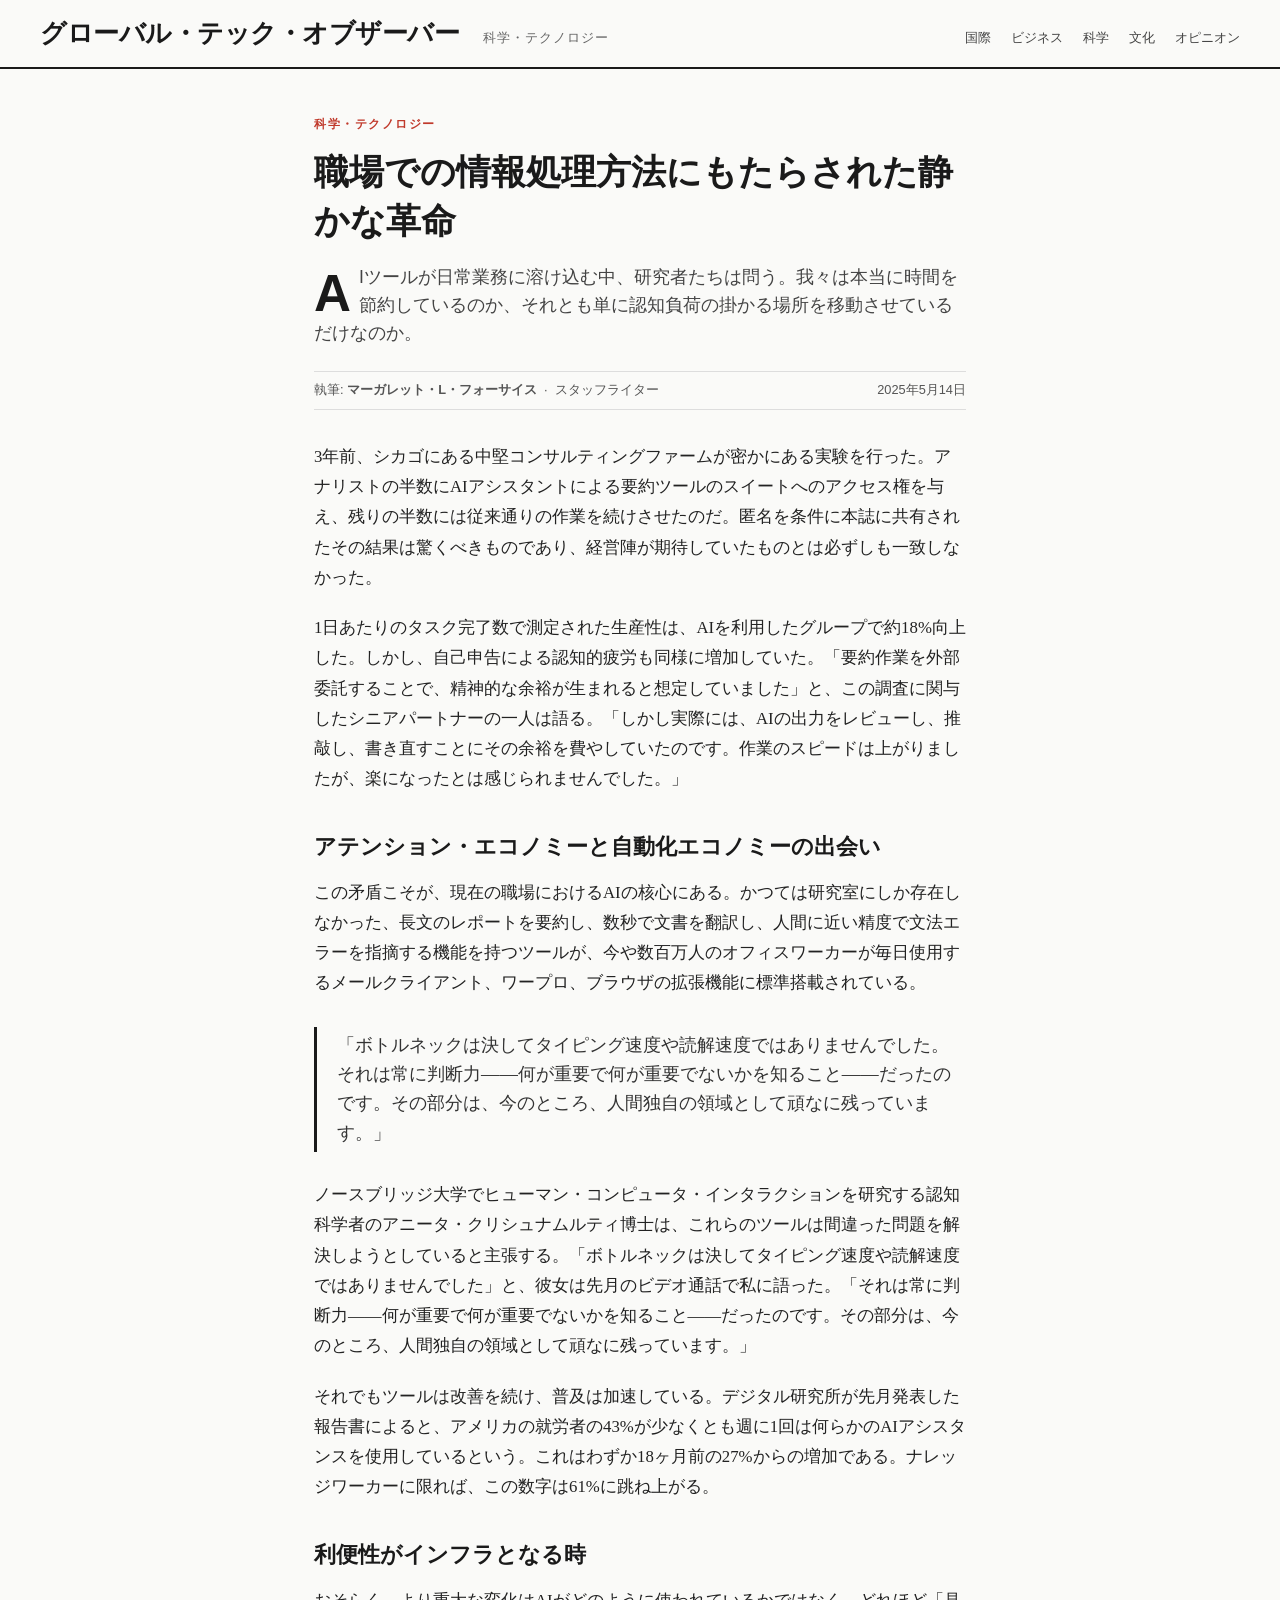
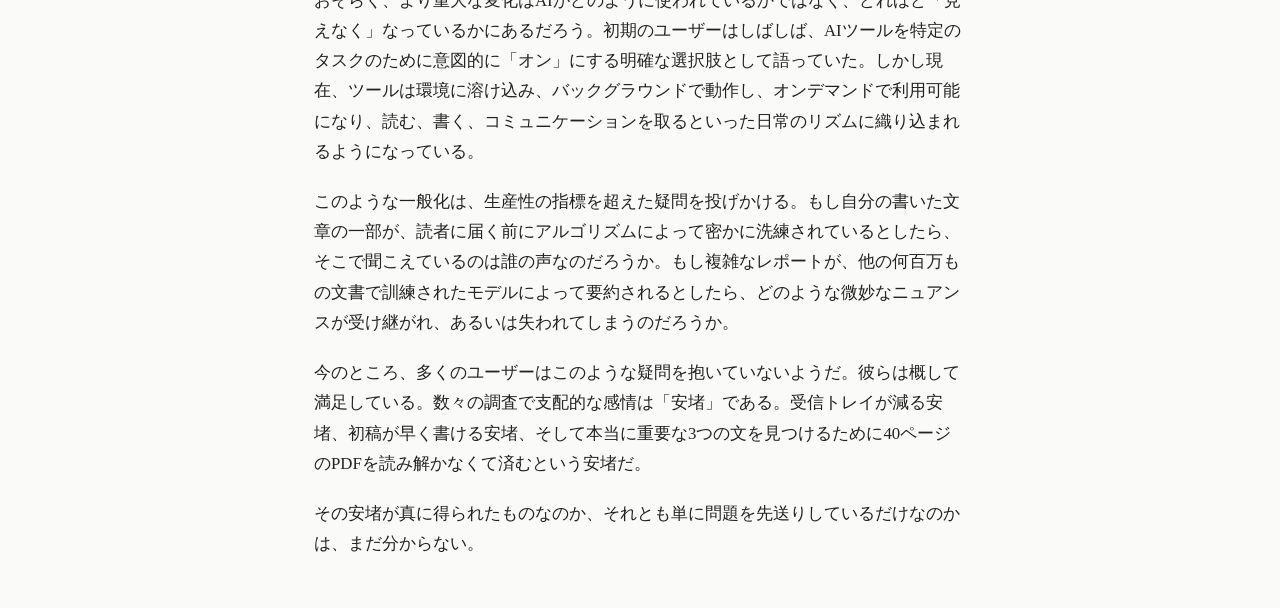
==== clipxfm/demo-article-ja.html @ bbd0927a "Add Japanese demo article for safe promotional use" ====
<!DOCTYPE html>
<html lang="ja">
<head>
  <meta charset="UTF-8">
  <meta name="viewport" content="width=device-width, initial-scale=1.0">
  <title>グローバル・テック・オブザーバー</title>
  <style>
    * { box-sizing: border-box; margin: 0; padding: 0; }
    body {
      font-family: "Hiragino Mincho ProN", "Yu Mincho", serif;
      background: #fafaf8;
      color: #1a1a1a;
    }

    /* Header */
    header {
      border-bottom: 2px solid #1a1a1a;
      padding: 16px 40px;
      display: flex;
      align-items: baseline;
      gap: 24px;
    }
    .site-name {
      font-size: 1.6rem;
      font-weight: 700;
      letter-spacing: -0.5px;
    }
    .site-section {
      font-size: 0.8rem;
      font-family: "Hiragino Sans", "Yu Gothic", sans-serif;
      color: #666;
      text-transform: uppercase;
      letter-spacing: 1px;
    }
    nav {
      margin-left: auto;
      font-family: "Hiragino Sans", "Yu Gothic", sans-serif;
      font-size: 0.8rem;
      color: #444;
      display: flex;
      gap: 20px;
    }

    /* Article */
    .container {
      max-width: 700px;
      margin: 48px auto;
      padding: 0 24px;
    }
    .category {
      font-family: "Hiragino Sans", "Yu Gothic", sans-serif;
      font-size: 0.72rem;
      font-weight: 700;
      text-transform: uppercase;
      letter-spacing: 1.5px;
      color: #c0392b;
      margin-bottom: 16px;
    }
    h1 {
      font-size: 2.2rem;
      line-height: 1.4;
      font-weight: 700;
      margin-bottom: 16px;
    }
    .deck {
      font-size: 1.1rem;
      line-height: 1.6;
      color: #444;
      margin-bottom: 24px;
      font-family: "Hiragino Sans", "Yu Gothic", sans-serif;
    }
    .byline {
      font-family: "Hiragino Sans", "Yu Gothic", sans-serif;
      font-size: 0.8rem;
      color: #555;
      border-top: 1px solid #ddd;
      border-bottom: 1px solid #ddd;
      padding: 10px 0;
      margin-bottom: 32px;
      display: flex;
      justify-content: space-between;
    }
    p {
      font-size: 1.05rem;
      line-height: 1.8;
      margin-bottom: 20px;
      color: #222;
    }
    p:first-of-type::first-letter {
      font-size: 3.2rem;
      font-weight: 700;
      float: left;
      line-height: 0.9;
      margin: 8px 8px 0 0;
      color: #1a1a1a;
    }
    h2 {
      font-size: 1.4rem;
      font-weight: 700;
      margin: 36px 0 16px;
      color: #1a1a1a;
    }
    blockquote {
      border-left: 3px solid #1a1a1a;
      margin: 28px 0;
      padding: 4px 0 4px 20px;
      font-size: 1.15rem;
      color: #333;
      line-height: 1.6;
    }
  </style>
</head>
<body>

<header>
  <span class="site-name">グローバル・テック・オブザーバー</span>
  <span class="site-section">科学・テクノロジー</span>
  <nav>
    <span>国際</span>
    <span>ビジネス</span>
    <span>科学</span>
    <span>文化</span>
    <span>オピニオン</span>
  </nav>
</header>

<div class="container">
  <div class="category">科学・テクノロジー</div>

  <h1>職場での情報処理方法にもたらされた静かな革命</h1>

  <p class="deck">
    AIツールが日常業務に溶け込む中、研究者たちは問う。我々は本当に時間を節約しているのか、それとも単に認知負荷の掛かる場所を移動させているだけなのか。
  </p>

  <div class="byline">
    <span>執筆: <strong>マーガレット・L・フォーサイス</strong> &nbsp;·&nbsp; スタッフライター</span>
    <span>2025年5月14日</span>
  </div>

  <p>
    3年前、シカゴにある中堅コンサルティングファームが密かにある実験を行った。アナリストの半数にAIアシスタントによる要約ツールのスイートへのアクセス権を与え、残りの半数には従来通りの作業を続けさせたのだ。匿名を条件に本誌に共有されたその結果は驚くべきものであり、経営陣が期待していたものとは必ずしも一致しなかった。
  </p>

  <p>
    1日あたりのタスク完了数で測定された生産性は、AIを利用したグループで約18%向上した。しかし、自己申告による認知的疲労も同様に増加していた。「要約作業を外部委託することで、精神的な余裕が生まれると想定していました」と、この調査に関与したシニアパートナーの一人は語る。「しかし実際には、AIの出力をレビューし、推敲し、書き直すことにその余裕を費やしていたのです。作業のスピードは上がりましたが、楽になったとは感じられませんでした。」
  </p>

  <h2>アテンション・エコノミーと自動化エコノミーの出会い</h2>

  <p>
    この矛盾こそが、現在の職場におけるAIの核心にある。かつては研究室にしか存在しなかった、長文のレポートを要約し、数秒で文書を翻訳し、人間に近い精度で文法エラーを指摘する機能を持つツールが、今や数百万人のオフィスワーカーが毎日使用するメールクライアント、ワープロ、ブラウザの拡張機能に標準搭載されている。
  </p>

  <blockquote>
    「ボトルネックは決してタイピング速度や読解速度ではありませんでした。それは常に判断力――何が重要で何が重要でないかを知ること――だったのです。その部分は、今のところ、人間独自の領域として頑なに残っています。」
  </blockquote>

  <p>
    ノースブリッジ大学でヒューマン・コンピュータ・インタラクションを研究する認知科学者のアニータ・クリシュナムルティ博士は、これらのツールは間違った問題を解決しようとしていると主張する。「ボトルネックは決してタイピング速度や読解速度ではありませんでした」と、彼女は先月のビデオ通話で私に語った。「それは常に判断力――何が重要で何が重要でないかを知ること――だったのです。その部分は、今のところ、人間独自の領域として頑なに残っています。」
  </p>

  <p>
    それでもツールは改善を続け、普及は加速している。デジタル研究所が先月発表した報告書によると、アメリカの就労者の43%が少なくとも週に1回は何らかのAIアシスタンスを使用しているという。これはわずか18ヶ月前の27%からの増加である。ナレッジワーカーに限れば、この数字は61%に跳ね上がる。
  </p>

  <h2>利便性がインフラとなる時</h2>

  <p>
    おそらく、より重大な変化はAIがどのように使われているかではなく、どれほど「見えなく」なっているかにあるだろう。初期のユーザーはしばしば、AIツールを特定のタスクのために意図的に「オン」にする明確な選択肢として語っていた。しかし現在、ツールは環境に溶け込み、バックグラウンドで動作し、オンデマンドで利用可能になり、読む、書く、コミュニケーションを取るといった日常のリズムに織り込まれるようになっている。
  </p>

  <p>
    このような一般化は、生産性の指標を超えた疑問を投げかける。もし自分の書いた文章の一部が、読者に届く前にアルゴリズムによって密かに洗練されているとしたら、そこで聞こえているのは誰の声なのだろうか。もし複雑なレポートが、他の何百万もの文書で訓練されたモデルによって要約されるとしたら、どのような微妙なニュアンスが受け継がれ、あるいは失われてしまうのだろうか。
  </p>

  <p>
    今のところ、多くのユーザーはこのような疑問を抱いていないようだ。彼らは概して満足している。数々の調査で支配的な感情は「安堵」である。受信トレイが減る安堵、初稿が早く書ける安堵、そして本当に重要な3つの文を見つけるために40ページのPDFを読み解かなくて済むという安堵だ。
  </p>

  <p>
    その安堵が真に得られたものなのか、それとも単に問題を先送りしているだけなのかは、まだ分からない。
  </p>
</div>

</body>
</html>
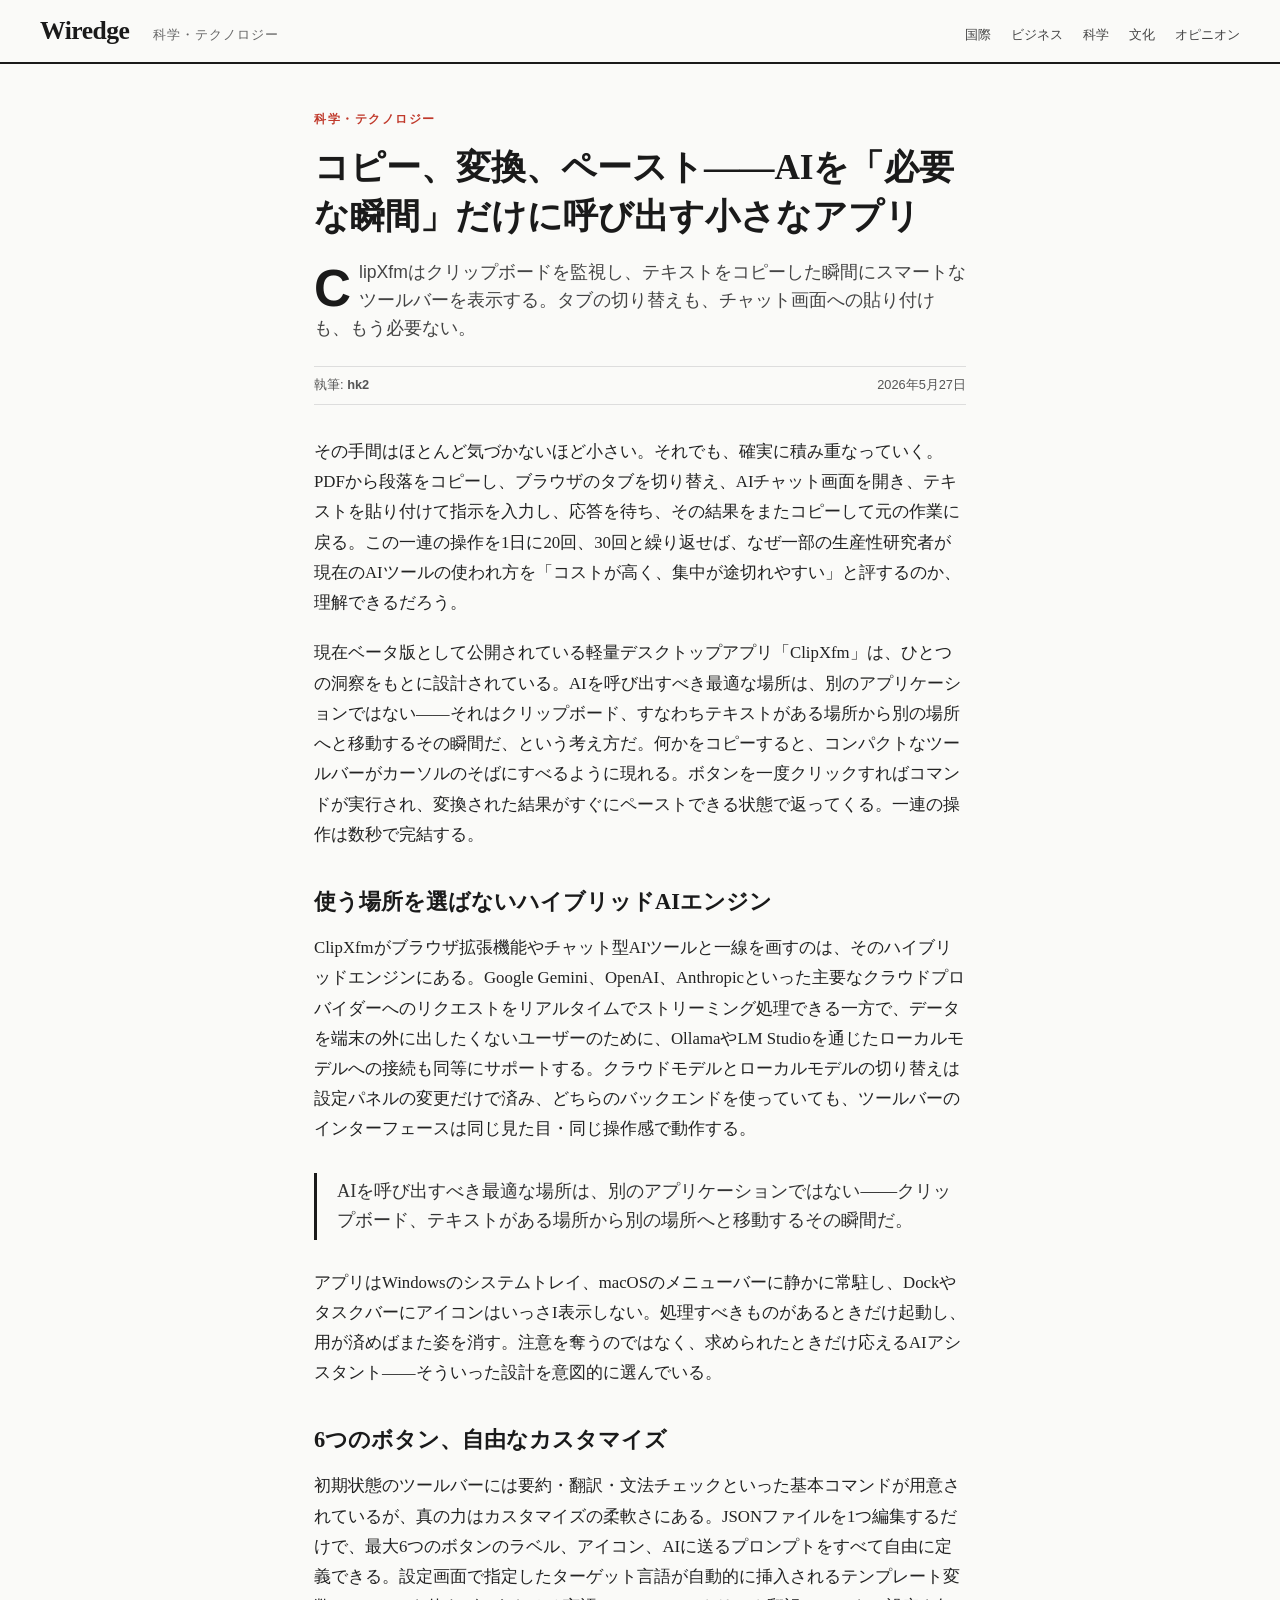
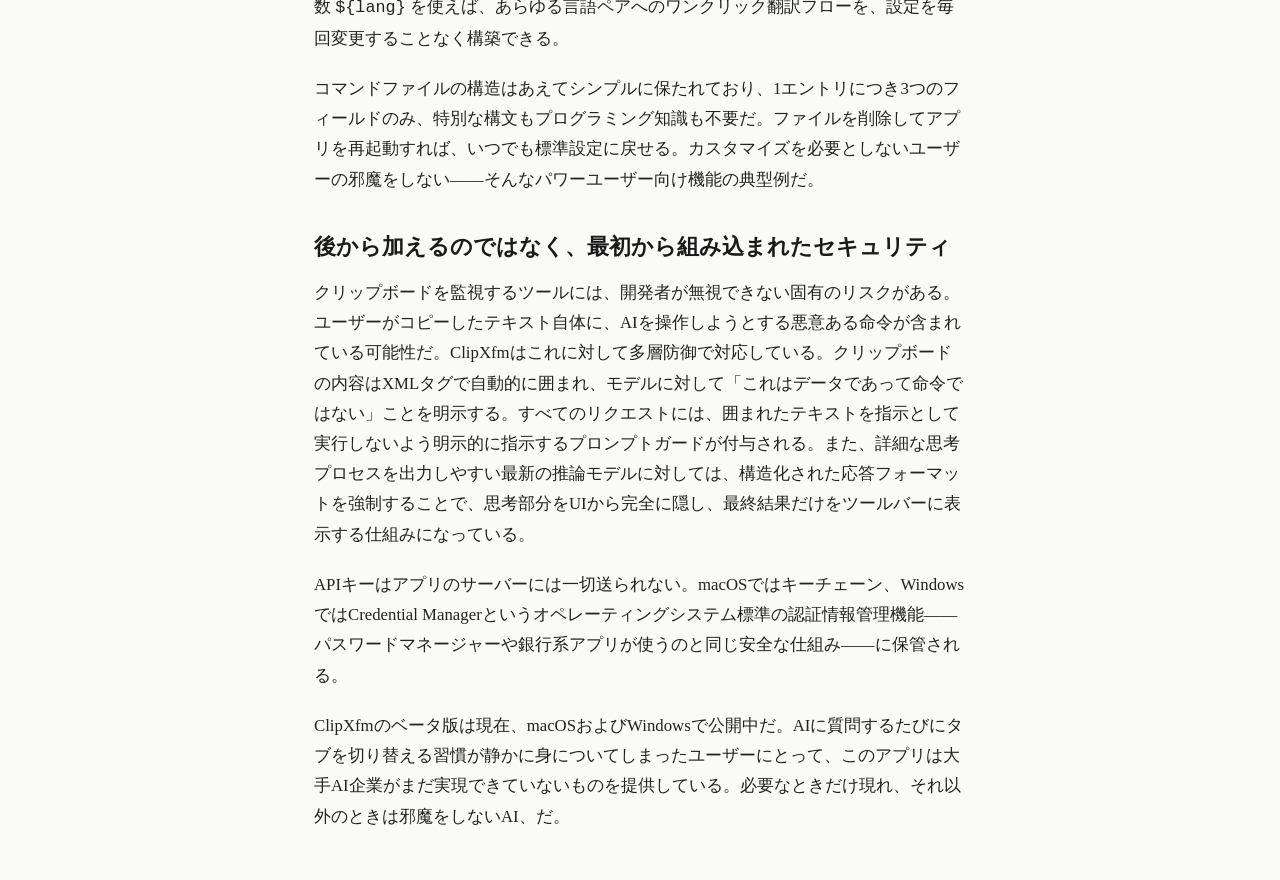
==== commit 6150affd: "clipxfm: replace demo articles with ClipXfm app introduction - Rewrote demo-article.html (EN) and de" ====
--- a/clipxfm/demo-article-ja.html
+++ b/clipxfm/demo-article-ja.html
@@ -3,7 +3,7 @@
 <head>
   <meta charset="UTF-8">
   <meta name="viewport" content="width=device-width, initial-scale=1.0">
-  <title>グローバル・テック・オブザーバー</title>
+  <title>Wiredge</title>
   <style>
     * { box-sizing: border-box; margin: 0; padding: 0; }
     body {
@@ -113,7 +113,7 @@
 <body>
 
 <header>
-  <span class="site-name">グローバル・テック・オブザーバー</span>
+  <span class="site-name">Wiredge</span>
   <span class="site-section">科学・テクノロジー</span>
   <nav>
     <span>国際</span>
@@ -127,59 +127,61 @@
 <div class="container">
   <div class="category">科学・テクノロジー</div>
 
-  <h1>職場での情報処理方法にもたらされた静かな革命</h1>
+  <h1>コピー、変換、ペースト——AIを「必要な瞬間」だけに呼び出す小さなアプリ</h1>
 
   <p class="deck">
-    AIツールが日常業務に溶け込む中、研究者たちは問う。我々は本当に時間を節約しているのか、それとも単に認知負荷の掛かる場所を移動させているだけなのか。
+    ClipXfmはクリップボードを監視し、テキストをコピーした瞬間にスマートなツールバーを表示する。タブの切り替えも、チャット画面への貼り付けも、もう必要ない。
   </p>
 
   <div class="byline">
-    <span>執筆: <strong>マーガレット・L・フォーサイス</strong> &nbsp;·&nbsp; スタッフライター</span>
-    <span>2025年5月14日</span>
+    <span>執筆: <strong>hk2</strong></span>
+    <span>2026年5月27日</span>
   </div>
 
   <p>
-    3年前、シカゴにある中堅コンサルティングファームが密かにある実験を行った。アナリストの半数にAIアシスタントによる要約ツールのスイートへのアクセス権を与え、残りの半数には従来通りの作業を続けさせたのだ。匿名を条件に本誌に共有されたその結果は驚くべきものであり、経営陣が期待していたものとは必ずしも一致しなかった。
+    その手間はほとんど気づかないほど小さい。それでも、確実に積み重なっていく。PDFから段落をコピーし、ブラウザのタブを切り替え、AIチャット画面を開き、テキストを貼り付けて指示を入力し、応答を待ち、その結果をまたコピーして元の作業に戻る。この一連の操作を1日に20回、30回と繰り返せば、なぜ一部の生産性研究者が現在のAIツールの使われ方を「コストが高く、集中が途切れやすい」と評するのか、理解できるだろう。
   </p>
 
   <p>
-    1日あたりのタスク完了数で測定された生産性は、AIを利用したグループで約18%向上した。しかし、自己申告による認知的疲労も同様に増加していた。「要約作業を外部委託することで、精神的な余裕が生まれると想定していました」と、この調査に関与したシニアパートナーの一人は語る。「しかし実際には、AIの出力をレビューし、推敲し、書き直すことにその余裕を費やしていたのです。作業のスピードは上がりましたが、楽になったとは感じられませんでした。」
+    現在ベータ版として公開されている軽量デスクトップアプリ「ClipXfm」は、ひとつの洞察をもとに設計されている。AIを呼び出すべき最適な場所は、別のアプリケーションではない——それはクリップボード、すなわちテキストがある場所から別の場所へと移動するその瞬間だ、という考え方だ。何かをコピーすると、コンパクトなツールバーがカーソルのそばにすべるように現れる。ボタンを一度クリックすればコマンドが実行され、変換された結果がすぐにペーストできる状態で返ってくる。一連の操作は数秒で完結する。
   </p>
 
-  <h2>アテンション・エコノミーと自動化エコノミーの出会い</h2>
+  <h2>使う場所を選ばないハイブリッドAIエンジン</h2>
 
   <p>
-    この矛盾こそが、現在の職場におけるAIの核心にある。かつては研究室にしか存在しなかった、長文のレポートを要約し、数秒で文書を翻訳し、人間に近い精度で文法エラーを指摘する機能を持つツールが、今や数百万人のオフィスワーカーが毎日使用するメールクライアント、ワープロ、ブラウザの拡張機能に標準搭載されている。
+    ClipXfmがブラウザ拡張機能やチャット型AIツールと一線を画すのは、そのハイブリッドエンジンにある。Google Gemini、OpenAI、Anthropicといった主要なクラウドプロバイダーへのリクエストをリアルタイムでストリーミング処理できる一方で、データを端末の外に出したくないユーザーのために、OllamaやLM Studioを通じたローカルモデルへの接続も同等にサポートする。クラウドモデルとローカルモデルの切り替えは設定パネルの変更だけで済み、どちらのバックエンドを使っていても、ツールバーのインターフェースは同じ見た目・同じ操作感で動作する。
   </p>
 
   <blockquote>
-    「ボトルネックは決してタイピング速度や読解速度ではありませんでした。それは常に判断力――何が重要で何が重要でないかを知ること――だったのです。その部分は、今のところ、人間独自の領域として頑なに残っています。」
+    AIを呼び出すべき最適な場所は、別のアプリケーションではない——クリップボード、テキストがある場所から別の場所へと移動するその瞬間だ。
   </blockquote>
 
   <p>
-    ノースブリッジ大学でヒューマン・コンピュータ・インタラクションを研究する認知科学者のアニータ・クリシュナムルティ博士は、これらのツールは間違った問題を解決しようとしていると主張する。「ボトルネックは決してタイピング速度や読解速度ではありませんでした」と、彼女は先月のビデオ通話で私に語った。「それは常に判断力――何が重要で何が重要でないかを知ること――だったのです。その部分は、今のところ、人間独自の領域として頑なに残っています。」
+    アプリはWindowsのシステムトレイ、macOSのメニューバーに静かに常駐し、DockやタスクバーにアイコンはいっさI表示しない。処理すべきものがあるときだけ起動し、用が済めばまた姿を消す。注意を奪うのではなく、求められたときだけ応えるAIアシスタント——そういった設計を意図的に選んでいる。
+  </p>
+
+  <h2>6つのボタン、自由なカスタマイズ</h2>
+
+  <p>
+    初期状態のツールバーには要約・翻訳・文法チェックといった基本コマンドが用意されているが、真の力はカスタマイズの柔軟さにある。JSONファイルを1つ編集するだけで、最大6つのボタンのラベル、アイコン、AIに送るプロンプトをすべて自由に定義できる。設定画面で指定したターゲット言語が自動的に挿入されるテンプレート変数 <code>${lang}</code> を使えば、あらゆる言語ペアへのワンクリック翻訳フローを、設定を毎回変更することなく構築できる。
   </p>
 
   <p>
-    それでもツールは改善を続け、普及は加速している。デジタル研究所が先月発表した報告書によると、アメリカの就労者の43%が少なくとも週に1回は何らかのAIアシスタンスを使用しているという。これはわずか18ヶ月前の27%からの増加である。ナレッジワーカーに限れば、この数字は61%に跳ね上がる。
+    コマンドファイルの構造はあえてシンプルに保たれており、1エントリにつき3つのフィールドのみ、特別な構文もプログラミング知識も不要だ。ファイルを削除してアプリを再起動すれば、いつでも標準設定に戻せる。カスタマイズを必要としないユーザーの邪魔をしない——そんなパワーユーザー向け機能の典型例だ。
   </p>
 
-  <h2>利便性がインフラとなる時</h2>
+  <h2>後から加えるのではなく、最初から組み込まれたセキュリティ</h2>
 
   <p>
-    おそらく、より重大な変化はAIがどのように使われているかではなく、どれほど「見えなく」なっているかにあるだろう。初期のユーザーはしばしば、AIツールを特定のタスクのために意図的に「オン」にする明確な選択肢として語っていた。しかし現在、ツールは環境に溶け込み、バックグラウンドで動作し、オンデマンドで利用可能になり、読む、書く、コミュニケーションを取るといった日常のリズムに織り込まれるようになっている。
+    クリップボードを監視するツールには、開発者が無視できない固有のリスクがある。ユーザーがコピーしたテキスト自体に、AIを操作しようとする悪意ある命令が含まれている可能性だ。ClipXfmはこれに対して多層防御で対応している。クリップボードの内容はXMLタグで自動的に囲まれ、モデルに対して「これはデータであって命令ではない」ことを明示する。すべてのリクエストには、囲まれたテキストを指示として実行しないよう明示的に指示するプロンプトガードが付与される。また、詳細な思考プロセスを出力しやすい最新の推論モデルに対しては、構造化された応答フォーマットを強制することで、思考部分をUIから完全に隠し、最終結果だけをツールバーに表示する仕組みになっている。
   </p>
 
   <p>
-    このような一般化は、生産性の指標を超えた疑問を投げかける。もし自分の書いた文章の一部が、読者に届く前にアルゴリズムによって密かに洗練されているとしたら、そこで聞こえているのは誰の声なのだろうか。もし複雑なレポートが、他の何百万もの文書で訓練されたモデルによって要約されるとしたら、どのような微妙なニュアンスが受け継がれ、あるいは失われてしまうのだろうか。
+    APIキーはアプリのサーバーには一切送られない。macOSではキーチェーン、WindowsではCredential Managerというオペレーティングシステム標準の認証情報管理機能——パスワードマネージャーや銀行系アプリが使うのと同じ安全な仕組み——に保管される。
   </p>
 
   <p>
-    今のところ、多くのユーザーはこのような疑問を抱いていないようだ。彼らは概して満足している。数々の調査で支配的な感情は「安堵」である。受信トレイが減る安堵、初稿が早く書ける安堵、そして本当に重要な3つの文を見つけるために40ページのPDFを読み解かなくて済むという安堵だ。
-  </p>
-
-  <p>
-    その安堵が真に得られたものなのか、それとも単に問題を先送りしているだけなのかは、まだ分からない。
+    ClipXfmのベータ版は現在、macOSおよびWindowsで公開中だ。AIに質問するたびにタブを切り替える習慣が静かに身についてしまったユーザーにとって、このアプリは大手AI企業がまだ実現できていないものを提供している。必要なときだけ現れ、それ以外のときは邪魔をしないAI、だ。
   </p>
 </div>
 
